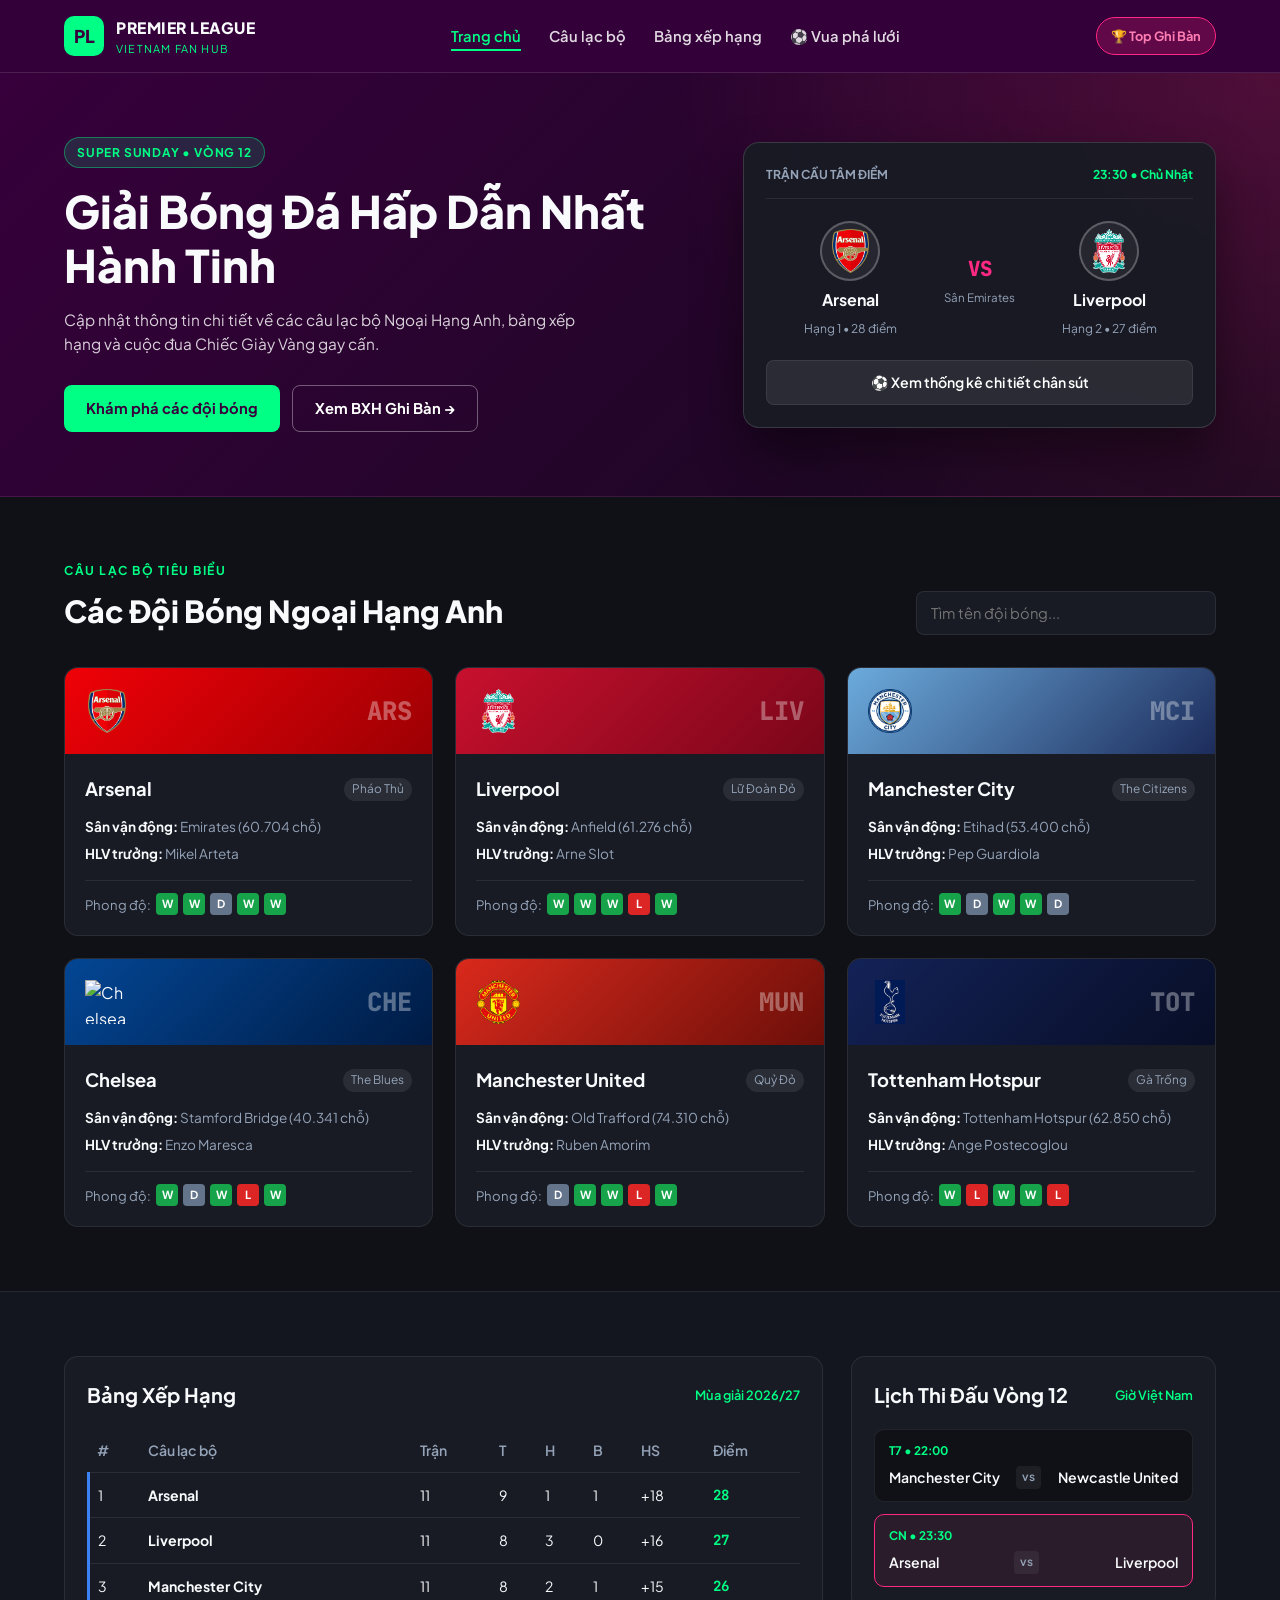
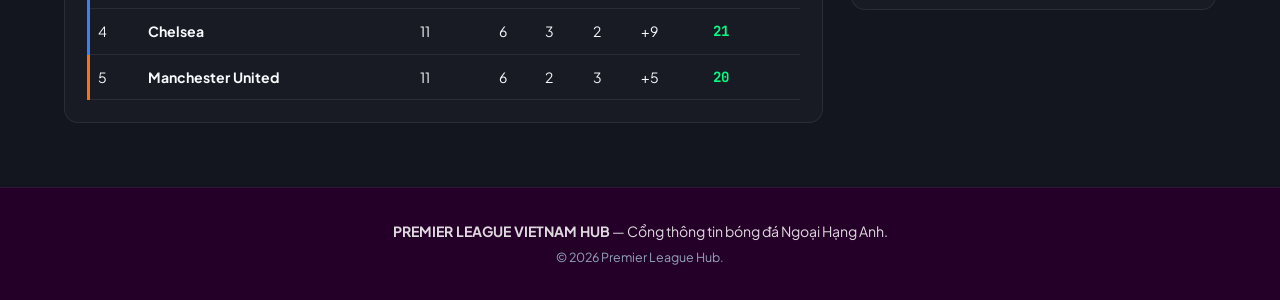
==== index.html @ c2bf5269 "Add files via upload" ====
<!DOCTYPE html>
<html lang="vi">

<head>
    <meta charset="UTF-8">
    <meta name="viewport" content="width=device-width, initial-scale=1.0">

    <title>Premier League Hub | Thế Giới Bóng Đá Ngoại Hạng Anh</title>

    <link rel="preconnect" href="https://fonts.googleapis.com">
    <link rel="preconnect" href="https://fonts.gstatic.com" crossorigin>

    <link href="https://fonts.googleapis.com/css2?family=Plus+Jakarta+Sans:wght@400;500;600;700;800&family=JetBrains+Mono:wght@500;700&display=swap"
        rel="stylesheet">

    <link rel="stylesheet" href="style.css">

    <!-- CSS bổ sung: Responsive và menu không cần JavaScript -->
    <style>
        * {
            box-sizing: border-box;
        }

        img {
            max-width: 100%;
            height: auto;
        }

        .container {
            width: min(100% - 32px, 1200px);
            margin: 0 auto;
        }

        /* MENU CHECKBOX */
        #menu-toggle {
            display: none;
        }

        .mobile-menu-btn {
            display: none;
            cursor: pointer;
            font-size: 26px;
            color: white;
            padding: 8px 12px;
            border-radius: 8px;
            user-select: none;
        }

        .mobile-menu-btn::after {
            content: "☰";
        }

        #menu-toggle:checked + .mobile-menu-btn::after {
            content: "✕";
        }

        /* Đảm bảo header có vị trí cho menu */
        .site-header {
            position: relative;
            z-index: 1000;
        }

        /* RESPONSIVE TABLE */
        .table-wrap {
            width: 100%;
            overflow-x: auto;
            -webkit-overflow-scrolling: touch;
        }

        .pl-table {
            min-width: 600px;
        }

        /* RESPONSIVE TABLET VÀ MOBILE */
        @media screen and (max-width: 768px) {

            .header-inner {
                position: relative;
                flex-wrap: wrap;
            }

            .mobile-menu-btn {
                display: block;
                order: 2;
            }

            #menu-toggle ~ .main-nav {
                display: none;
                position: absolute;
                top: 100%;
                left: 0;
                width: 100%;
                background: #07152b;
                padding: 20px;
                z-index: 1000;
                box-shadow: 0 8px 20px rgba(0,0,0,0.2);
            }

            #menu-toggle:checked ~ .main-nav {
                display: block;
            }

            .main-nav ul {
                display: flex;
                flex-direction: column;
                align-items: stretch;
                gap: 12px;
                padding: 0;
                margin: 0;
            }

            .main-nav ul li {
                width: 100%;
                list-style: none;
            }

            .main-nav ul li a {
                display: block;
                padding: 12px;
            }

            .desktop-only-cta {
                display: none !important;
            }

            .mobile-only-cta {
                display: block !important;
            }

            .hero-grid,
            .two-col-layout {
                grid-template-columns: 1fr;
            }

            .clubs-grid {
                grid-template-columns: repeat(2, minmax(0, 1fr));
            }

            .section-head {
                flex-direction: column;
                align-items: stretch;
                gap: 16px;
            }

            .search-club,
            .search-club input {
                width: 100%;
                max-width: 100%;
            }

            .match-teams {
                gap: 8px;
            }

            .footer-inner {
                flex-direction: column;
                text-align: center;
                gap: 12px;
            }
        }

        /* MOBILE NHỎ */
        @media screen and (max-width: 480px) {

            .clubs-grid {
                grid-template-columns: 1fr;
            }

            .hero-info h1 {
                font-size: clamp(26px, 8vw, 34px);
            }

            .match-teams {
                flex-wrap: wrap;
                justify-content: center;
            }

            .match-card {
                width: 100%;
            }

            .section-block {
                padding-left: 0;
                padding-right: 0;
            }

            .pl-table {
                min-width: 600px;
            }

            .mobile-menu-btn {
                font-size: 23px;
            }
        }
    </style>
</head>

<body>

    <!-- HEADER -->
    <header class="site-header">

        <div class="container header-inner">

            <a href="index.html" class="brand">
                <span class="brand-badge">PL</span>

                <div class="brand-text">
                    <span class="brand-title">PREMIER LEAGUE</span>
                    <span class="brand-sub">Vietnam Fan Hub</span>
                </div>
            </a>

            <!-- MENU KHÔNG CẦN JAVASCRIPT -->
            <input type="checkbox" id="menu-toggle">

            <label for="menu-toggle" class="mobile-menu-btn"
                aria-label="Mở hoặc đóng menu">
            </label>

            <nav class="main-nav" aria-label="Điều hướng chính">

                <ul>
                    <li>
                        <a href="index.html" class="active-link">
                            Trang chủ
                        </a>
                    </li>

                    <li>
                        <a href="#clubs">
                            Câu lạc bộ
                        </a>
                    </li>

                    <li>
                        <a href="#standings">
                            Bảng xếp hạng
                        </a>
                    </li>

                    <li>
                        <a href="ghhiban.html">
                            ⚽ Vua phá lưới
                        </a>
                    </li>

                    <li class="mobile-only-cta">
                        <a href="ghhiban.html" class="btn-live">
                            🏆 Top Ghi Bàn
                        </a>
                    </li>
                </ul>

            </nav>

            <a href="ghhiban.html" class="btn-live desktop-only-cta">
                🏆 Top Ghi Bàn
            </a>

        </div>
    </header>


    <main>

        <!-- HERO SECTION -->
        <section id="home" class="hero-section">

            <div class="container hero-grid">

                <div class="hero-info">

                    <span class="pill-tag">
                        SUPER SUNDAY • VÒNG 12
                    </span>

                    <h1>
                        Giải Bóng Đá Hấp Dẫn Nhất Hành Tinh
                    </h1>

                    <p>
                        Cập nhật thông tin chi tiết về các câu lạc bộ
                        Ngoại Hạng Anh, bảng xếp hạng và cuộc đua
                        Chiếc Giày Vàng gay cấn.
                    </p>

                    <div class="hero-btns">

                        <a href="#clubs" class="btn btn-primary">
                            Khám phá các đội bóng
                        </a>

                        <a href="ghhiban.html" class="btn btn-outline">
                            Xem BXH Ghi Bàn &rarr;
                        </a>

                    </div>
                </div>


                <!-- TRẬN CẦU TÂM ĐIỂM -->
                <div class="match-card">

                    <div class="match-header">

                        <span>TRẬN CẦU TÂM ĐIỂM</span>

                        <span class="live-indicator">
                            23:30 • Chủ Nhật
                        </span>

                    </div>


                    <div class="match-teams">

                        <div class="team-box">

                            <div class="crest arsenal">

                                <img src="ghiban/Arsenal_FC.svg.webp"
                                    alt="Arsenal"
                                    class="match-crest-img">

                            </div>

                            <strong>Arsenal</strong>

                            <span>Hạng 1 • 28 điểm</span>

                        </div>


                        <div class="vs-box">

                            <span class="vs-text">VS</span>

                            <span class="stadium-name">
                                Sân Emirates
                            </span>

                        </div>


                        <div class="team-box">

                            <div class="crest liverpool">

                                <img src="ghiban/Liverpool_FC.svg.webp"
                                    alt="Liverpool"
                                    class="match-crest-img">

                            </div>

                            <strong>Liverpool</strong>

                            <span>Hạng 2 • 27 điểm</span>

                        </div>

                    </div>


                    <div class="match-footer">

                        <a href="ghhiban.html" class="btn-remind">
                            ⚽ Xem thống kê chi tiết chân sút
                        </a>

                    </div>

                </div>

            </div>
        </section>


        <!-- DANH SÁCH CÂU LẠC BỘ -->
        <section id="clubs" class="section-block">

            <div class="container">

                <div class="section-head">

                    <div>

                        <span class="sub-label">
                            CÂU LẠC BỘ TIÊU BIỂU
                        </span>

                        <h2>Các Đội Bóng Ngoại Hạng Anh</h2>

                    </div>

                    <div class="search-club">

                        <input type="text"
                            placeholder="Tìm tên đội bóng...">

                    </div>

                </div>


                <div class="clubs-grid" id="clubsGrid">


                    <!-- ARSENAL -->
                    <article class="club-card">

                        <div class="club-banner"
                            style="background:linear-gradient(135deg,#EF0107,#9C0004);">

                            <img src="ghiban/Arsenal_FC.svg.webp"
                                alt="Arsenal"
                                class="club-logo-img">

                            <span class="club-code">ARS</span>

                        </div>

                        <div class="club-body">

                            <div class="club-title-row">

                                <h3>Arsenal</h3>

                                <span class="nickname">Pháo Thủ</span>

                            </div>

                            <ul class="club-meta">

                                <li>
                                    <strong>Sân vận động:</strong>
                                    Emirates (60.704 chỗ)
                                </li>

                                <li>
                                    <strong>HLV trưởng:</strong>
                                    Mikel Arteta
                                </li>

                            </ul>

                            <div class="club-form">

                                <span>Phong độ:</span>

                                <i class="win">W</i>
                                <i class="win">W</i>
                                <i class="draw">D</i>
                                <i class="win">W</i>
                                <i class="win">W</i>

                            </div>

                        </div>

                    </article>


                    <!-- LIVERPOOL -->
                    <article class="club-card">

                        <div class="club-banner"
                            style="background:linear-gradient(135deg,#C8102E,#7A0619);">

                            <img src="ghiban/Liverpool_FC.svg.webp"
                                alt="Liverpool"
                                class="club-logo-img">

                            <span class="club-code">LIV</span>

                        </div>

                        <div class="club-body">

                            <div class="club-title-row">

                                <h3>Liverpool</h3>

                                <span class="nickname">Lữ Đoàn Đỏ</span>

                            </div>

                            <ul class="club-meta">

                                <li>
                                    <strong>Sân vận động:</strong>
                                    Anfield (61.276 chỗ)
                                </li>

                                <li>
                                    <strong>HLV trưởng:</strong>
                                    Arne Slot
                                </li>

                            </ul>

                            <div class="club-form">

                                <span>Phong độ:</span>

                                <i class="win">W</i>
                                <i class="win">W</i>
                                <i class="win">W</i>
                                <i class="loss">L</i>
                                <i class="win">W</i>

                            </div>

                        </div>

                    </article>


                    <!-- MANCHESTER CITY -->
                    <article class="club-card">

                        <div class="club-banner"
                            style="background:linear-gradient(135deg,#6CABDD,#1C2C5B);">

                            <img src="ghiban/Manchester_City_FC_logo.svg.webp"
                                alt="Manchester City"
                                class="club-logo-img">

                            <span class="club-code">MCI</span>

                        </div>

                        <div class="club-body">

                            <div class="club-title-row">

                                <h3>Manchester City</h3>

                                <span class="nickname">The Citizens</span>

                            </div>

                            <ul class="club-meta">

                                <li>
                                    <strong>Sân vận động:</strong>
                                    Etihad (53.400 chỗ)
                                </li>

                                <li>
                                    <strong>HLV trưởng:</strong>
                                    Pep Guardiola
                                </li>

                            </ul>

                            <div class="club-form">

                                <span>Phong độ:</span>

                                <i class="win">W</i>
                                <i class="draw">D</i>
                                <i class="win">W</i>
                                <i class="win">W</i>
                                <i class="draw">D</i>

                            </div>

                        </div>

                    </article>


                    <!-- CHELSEA -->
                    <article class="club-card">

                        <div class="club-banner"
                            style="background:linear-gradient(135deg,#034694,#001B44);">

                            <img src="ghiban/Chelsea_crest.svg (1).webp"
                                alt="Chelsea"
                                class="club-logo-img">

                            <span class="club-code">CHE</span>

                        </div>

                        <div class="club-body">

                            <div class="club-title-row">

                                <h3>Chelsea</h3>

                                <span class="nickname">The Blues</span>

                            </div>

                            <ul class="club-meta">

                                <li>
                                    <strong>Sân vận động:</strong>
                                    Stamford Bridge (40.341 chỗ)
                                </li>

                                <li>
                                    <strong>HLV trưởng:</strong>
                                    Enzo Maresca
                                </li>

                            </ul>

                            <div class="club-form">

                                <span>Phong độ:</span>

                                <i class="win">W</i>
                                <i class="draw">D</i>
                                <i class="win">W</i>
                                <i class="loss">L</i>
                                <i class="win">W</i>

                            </div>

                        </div>

                    </article>


                    <!-- MANCHESTER UNITED -->
                    <article class="club-card">

                        <div class="club-banner"
                            style="background:linear-gradient(135deg,#DA291C,#6B0F09);">

                            <img src="ghiban/Man_Utd_FC_.svg.webp"
                                alt="Manchester United"
                                class="club-logo-img">

                            <span class="club-code">MUN</span>

                        </div>

                        <div class="club-body">

                            <div class="club-title-row">

                                <h3>Manchester United</h3>

                                <span class="nickname">Quỷ Đỏ</span>

                            </div>

                            <ul class="club-meta">

                                <li>
                                    <strong>Sân vận động:</strong>
                                    Old Trafford (74.310 chỗ)
                                </li>

                                <li>
                                    <strong>HLV trưởng:</strong>
                                    Ruben Amorim
                                </li>

                            </ul>

                            <div class="club-form">

                                <span>Phong độ:</span>

                                <i class="draw">D</i>
                                <i class="win">W</i>
                                <i class="win">W</i>
                                <i class="loss">L</i>
                                <i class="win">W</i>

                            </div>

                        </div>

                    </article>


                    <!-- TOTTENHAM -->
                    <article class="club-card">

                        <div class="club-banner"
                            style="background:linear-gradient(135deg,#132257,#080E26);">

                            <img src="ghiban/MV5BMDZmMGIyNjUtNzMwNC00NTg1LWFkOTAtYjRmNjc5OGJlMjg5XkEyXkFqcGc@._V1_QL75_UY266_CR88,0,180,266_.jpg"
                                alt="Tottenham"
                                class="club-logo-img">

                            <span class="club-code">TOT</span>

                        </div>

                        <div class="club-body">

                            <div class="club-title-row">

                                <h3>Tottenham Hotspur</h3>

                                <span class="nickname">Gà Trống</span>

                            </div>

                            <ul class="club-meta">

                                <li>
                                    <strong>Sân vận động:</strong>
                                    Tottenham Hotspur (62.850 chỗ)
                                </li>

                                <li>
                                    <strong>HLV trưởng:</strong>
                                    Ange Postecoglou
                                </li>

                            </ul>

                            <div class="club-form">

                                <span>Phong độ:</span>

                                <i class="win">W</i>
                                <i class="loss">L</i>
                                <i class="win">W</i>
                                <i class="win">W</i>
                                <i class="loss">L</i>

                            </div>

                        </div>

                    </article>

                </div>

            </div>

        </section>


        <!-- BẢNG XẾP HẠNG VÀ LỊCH THI ĐẤU -->
        <section id="standings" class="section-block bg-alt">

            <div class="container two-col-layout">


                <!-- BẢNG XẾP HẠNG -->
                <div class="standings-box">

                    <div class="box-header">

                        <h2>Bảng Xếp Hạng</h2>

                        <span>Mùa giải 2026/27</span>

                    </div>


                    <div class="table-wrap">

                        <table class="pl-table">

                            <thead>

                                <tr>
                                    <th>#</th>
                                    <th>Câu lạc bộ</th>
                                    <th>Trận</th>
                                    <th>T</th>
                                    <th>H</th>
                                    <th>B</th>
                                    <th>HS</th>
                                    <th>Điểm</th>
                                </tr>

                            </thead>


                            <tbody>

                                <tr class="ucl">
                                    <td>1</td>
                                    <td><strong>Arsenal</strong></td>
                                    <td>11</td>
                                    <td>9</td>
                                    <td>1</td>
                                    <td>1</td>
                                    <td>+18</td>
                                    <td class="pts">28</td>
                                </tr>

                                <tr class="ucl">
                                    <td>2</td>
                                    <td><strong>Liverpool</strong></td>
                                    <td>11</td>
                                    <td>8</td>
                                    <td>3</td>
                                    <td>0</td>
                                    <td>+16</td>
                                    <td class="pts">27</td>
                                </tr>

                                <tr class="ucl">
                                    <td>3</td>
                                    <td><strong>Manchester City</strong></td>
                                    <td>11</td>
                                    <td>8</td>
                                    <td>2</td>
                                    <td>1</td>
                                    <td>+15</td>
                                    <td class="pts">26</td>
                                </tr>

                                <tr class="ucl">
                                    <td>4</td>
                                    <td><strong>Chelsea</strong></td>
                                    <td>11</td>
                                    <td>6</td>
                                    <td>3</td>
                                    <td>2</td>
                                    <td>+9</td>
                                    <td class="pts">21</td>
                                </tr>

                                <tr class="uel">
                                    <td>5</td>
                                    <td><strong>Manchester United</strong></td>
                                    <td>11</td>
                                    <td>6</td>
                                    <td>2</td>
                                    <td>3</td>
                                    <td>+5</td>
                                    <td class="pts">20</td>
                                </tr>

                            </tbody>

                        </table>

                    </div>

                    <p class="scroll-hint">
                        &larr; Vuốt ngang bảng để xem đầy đủ thông số &rarr;
                    </p>

                </div>


                <!-- LỊCH THI ĐẤU -->
                <div id="fixtures" class="fixtures-box">

                    <div class="box-header">

                        <h2>Lịch Thi Đấu Vòng 12</h2>

                        <span>Giờ Việt Nam</span>

                    </div>


                    <div class="fixture-list">

                        <div class="fixture-item">

                            <span class="f-time">
                                T7 • 22:00
                            </span>

                            <div class="f-teams">

                                <span>Manchester City</span>

                                <span class="f-vs">vs</span>

                                <span>Newcastle United</span>

                            </div>

                        </div>


                        <div class="fixture-item highlight-fixture">

                            <span class="f-time">
                                CN • 23:30
                            </span>

                            <div class="f-teams">

                                <span>Arsenal</span>

                                <span class="f-vs">vs</span>

                                <span>Liverpool</span>

                            </div>

                        </div>

                    </div>

                </div>

            </div>

        </section>

    </main>


    <!-- FOOTER -->
    <footer class="site-footer">

        <div class="container footer-inner">

            <p>
                <strong>PREMIER LEAGUE VIETNAM HUB</strong>
                — Cổng thông tin bóng đá Ngoại Hạng Anh.
            </p>

            <p class="copyright">
                &copy; 2026 Premier League Hub.
            </p>

        </div>

    </footer>

</body>
</html>
---- style.css ----
/* ================= BIẾN MÀU CHUẨN PREMIER LEAGUE ================= */
:root {
  --pl-purple: #37003c;
  --pl-purple-dark: #240028;
  --pl-cyan: #00ff85;
  --pl-pink: #ff2882;
  --bg-page: #0f1117;
  --bg-card: #181b24;
  --bg-alt: #13161e;
  --text-primary: #f8fafc;
  --text-secondary: #94a3b8;
  --border-color: rgba(255, 255, 255, 0.08);
  --transition: all 0.25s ease;
}

* {
  margin: 0;
  padding: 0;
  box-sizing: border-box;
  /* Chống tràn chữ, tự động xuống dòng khi gặp từ dài */
  word-break: break-word;
  overflow-wrap: break-word;
}

html {
  scroll-behavior: smooth;
  overflow-x: hidden;
}

body {
  font-family: 'Plus Jakarta Sans', sans-serif;
  background-color: var(--bg-page);
  color: var(--text-primary);
  line-height: 1.6;
  overflow-x: hidden;
  width: 100%;
}

a {
  text-decoration: none;
  color: inherit;
}

ul {
  list-style: none;
}

.container {
  max-width: 1240px;
  margin: 0 auto;
  padding: 0 24px;
  width: 100%;
}

/* ================= HEADER & ĐIỀU HƯỚNG ================= */
.site-header {
  position: sticky;
  top: 0;
  z-index: 1000;
  background: rgba(55, 0, 60, 0.96);
  backdrop-filter: blur(12px);
  border-bottom: 1px solid rgba(255, 255, 255, 0.12);
  width: 100%;
}

.header-inner {
  display: flex;
  align-items: center;
  justify-content: space-between;
  height: 72px;
  position: relative;
  width: 100%;
}

.brand {
  display: flex;
  align-items: center;
  gap: 12px;
  max-width: 70%;
}

.brand-badge {
  width: 40px;
  height: 40px;
  border-radius: 10px;
  background: var(--pl-cyan);
  color: var(--pl-purple);
  font-weight: 800;
  font-size: 1.1rem;
  display: flex;
  align-items: center;
  justify-content: center;
  flex-shrink: 0;
}

.brand-text {
  display: flex;
  flex-direction: column;
  min-width: 0;
}

.brand-title {
  font-weight: 800;
  font-size: 0.98rem;
  letter-spacing: 0.5px;
  white-space: nowrap;
  overflow: hidden;
  text-overflow: ellipsis;
}

.brand-sub {
  font-size: 0.68rem;
  color: var(--pl-cyan);
  text-transform: uppercase;
  letter-spacing: 1.2px;
}

.main-nav ul {
  display: flex;
  gap: 28px;
  align-items: center;
}

.main-nav a {
  font-size: 0.92rem;
  font-weight: 600;
  color: rgba(255, 255, 255, 0.85);
  transition: var(--transition);
}

.main-nav a:hover,
.main-nav a.active-link {
  color: var(--pl-cyan);
}

.main-nav a.active-link {
  border-bottom: 2px solid var(--pl-cyan);
  padding-bottom: 4px;
}

.btn-live {
  padding: 8px 14px;
  background: rgba(255, 40, 130, 0.22);
  border: 1px solid var(--pl-pink);
  color: #ff7eb3;
  border-radius: 20px;
  font-size: 0.8rem;
  font-weight: 700;
  white-space: nowrap;
  transition: var(--transition);
  display: inline-block;
}

.btn-live:hover {
  background: rgba(255, 40, 130, 0.38);
}

/* Nút menu di động */
.mobile-menu-btn {
  display: none;
  background: rgba(255, 255, 255, 0.1);
  border: 1px solid rgba(255, 255, 255, 0.2);
  color: #fff;
  width: 40px;
  height: 40px;
  border-radius: 8px;
  font-size: 1.3rem;
  cursor: pointer;
  align-items: center;
  justify-content: center;
  flex-shrink: 0;
}

.mobile-only-cta {
  display: none;
}

/* ================= HERO SECTION ================= */
.hero-section {
  padding: 64px 0;
  background: radial-gradient(circle at top right, rgba(255, 40, 130, 0.22), transparent 45%),
              linear-gradient(135deg, var(--pl-purple) 0%, #15091c 100%);
  border-bottom: 1px solid var(--border-color);
  width: 100%;
}

.hero-grid {
  display: grid;
  grid-template-columns: 1.15fr 0.85fr;
  gap: 40px;
  align-items: center;
}

.pill-tag {
  display: inline-block;
  padding: 5px 12px;
  background: rgba(0, 255, 133, 0.14);
  border: 1px solid rgba(0, 255, 133, 0.4);
  color: var(--pl-cyan);
  border-radius: 20px;
  font-size: 0.75rem;
  font-weight: 700;
  letter-spacing: 0.8px;
  margin-bottom: 16px;
}

.hero-info h1 {
  font-size: clamp(1.75rem, 3.5vw, 2.8rem);
  font-weight: 800;
  line-height: 1.2;
  margin-bottom: 16px;
}

.hero-info p {
  color: rgba(255, 255, 255, 0.82);
  font-size: 0.96rem;
  margin-bottom: 28px;
  max-width: 540px;
}

.hero-btns {
  display: flex;
  flex-wrap: wrap;
  gap: 12px;
}

.btn {
  min-height: 44px;
  padding: 11px 22px;
  border-radius: 8px;
  font-weight: 700;
  font-size: 0.92rem;
  transition: var(--transition);
  display: inline-flex;
  align-items: center;
  justify-content: center;
  text-align: center;
}

.btn-primary {
  background: var(--pl-cyan);
  color: var(--pl-purple);
}

.btn-primary:hover {
  transform: translateY(-2px);
  box-shadow: 0 8px 24px rgba(0, 255, 133, 0.3);
}

.btn-outline {
  border: 1px solid rgba(255, 255, 255, 0.35);
  color: #fff;
}

.btn-outline:hover {
  border-color: var(--pl-cyan);
  color: var(--pl-cyan);
}

/* TRẬN ĐẤU TÂM ĐIỂM */
.match-card {
  background: rgba(24, 27, 36, 0.94);
  border: 1px solid rgba(255, 255, 255, 0.14);
  border-radius: 16px;
  padding: 22px;
  box-shadow: 0 24px 50px rgba(0, 0, 0, 0.45);
  width: 100%;
}

.match-header {
  display: flex;
  justify-content: space-between;
  font-size: 0.76rem;
  font-weight: 700;
  color: var(--text-secondary);
  padding-bottom: 14px;
  border-bottom: 1px solid var(--border-color);
  gap: 8px;
}

.live-indicator {
  color: var(--pl-cyan);
  white-space: nowrap;
}

.match-teams {
  display: grid;
  grid-template-columns: 1fr auto 1fr;
  align-items: center;
  text-align: center;
  padding: 22px 0;
  gap: 10px;
}

.team-box {
  display: flex;
  flex-direction: column;
  align-items: center;
  gap: 6px;
  min-width: 0;
}

.crest {
  width: 60px;
  height: 60px;
  border-radius: 50%;
  display: flex;
  align-items: center;
  justify-content: center;
  background: rgba(255, 255, 255, 0.06);
  border: 2px solid rgba(255, 255, 255, 0.25);
  overflow: hidden;
  flex-shrink: 0;
}

.match-crest-img {
  width: 100%;
  height: 100%;
  object-fit: contain;
  padding: 6px;
}

.team-box strong {
  font-size: 1rem;
  white-space: nowrap;
  overflow: hidden;
  text-overflow: ellipsis;
  max-width: 100%;
}

.team-box span {
  font-size: 0.75rem;
  color: var(--text-secondary);
  white-space: nowrap;
}

.vs-box {
  display: flex;
  flex-direction: column;
  align-items: center;
  gap: 4px;
}

.vs-text {
  font-family: 'JetBrains Mono', monospace;
  font-size: 1.3rem;
  font-weight: 800;
  color: var(--pl-pink);
}

.stadium-name {
  font-size: 0.72rem;
  color: var(--text-secondary);
  white-space: nowrap;
}

.btn-remind {
  display: flex;
  align-items: center;
  justify-content: center;
  min-height: 42px;
  width: 100%;
  padding: 10px;
  border-radius: 8px;
  background: rgba(255, 255, 255, 0.08);
  border: 1px solid var(--border-color);
  color: #fff;
  font-family: inherit;
  font-weight: 600;
  font-size: 0.88rem;
  transition: var(--transition);
  text-align: center;
}

.btn-remind:hover {
  background: rgba(255, 255, 255, 0.16);
}

/* ================= CÂU LẠC BỘ ================= */
.section-block {
  padding: 64px 0;
  width: 100%;
}

.bg-alt {
  background-color: var(--bg-alt);
  border-top: 1px solid var(--border-color);
}

.section-head {
  display: flex;
  justify-content: space-between;
  align-items: flex-end;
  flex-wrap: wrap;
  gap: 20px;
  margin-bottom: 32px;
}

.sub-label {
  font-size: 0.76rem;
  font-weight: 700;
  letter-spacing: 1.5px;
  color: var(--pl-cyan);
  display: block;
  margin-bottom: 6px;
}

.section-head h2 {
  font-size: clamp(1.4rem, 2.8vw, 1.9rem);
  font-weight: 800;
}

.search-club input {
  width: 300px;
  min-height: 44px;
  padding: 10px 14px;
  border-radius: 8px;
  background: var(--bg-card);
  border: 1px solid var(--border-color);
  color: #fff;
  font-family: inherit;
  font-size: 0.92rem;
}

.search-club input:focus {
  outline: none;
  border-color: var(--pl-cyan);
}

.clubs-grid {
  display: grid;
  grid-template-columns: repeat(3, 1fr);
  gap: 22px;
}

.club-card {
  background: var(--bg-card);
  border: 1px solid var(--border-color);
  border-radius: 14px;
  overflow: hidden;
  display: flex;
  flex-direction: column;
  transition: var(--transition);
  min-width: 0;
}

.club-card:hover {
  transform: translateY(-4px);
  border-color: rgba(0, 255, 133, 0.4);
  box-shadow: 0 16px 36px rgba(0, 0, 0, 0.4);
}

.club-banner {
  height: 86px;
  display: flex;
  align-items: center;
  justify-content: space-between;
  padding: 0 20px;
}

.club-logo-img {
  width: 44px;
  height: 44px;
  object-fit: contain;
}

.club-code {
  font-family: 'JetBrains Mono', monospace;
  font-size: 1.6rem;
  font-weight: 800;
  color: rgba(255, 255, 255, 0.35);
}

.club-body {
  padding: 20px;
}

.club-title-row {
  display: flex;
  justify-content: space-between;
  align-items: center;
  gap: 8px;
  margin-bottom: 12px;
}

.club-title-row h3 {
  font-size: 1.15rem;
  font-weight: 700;
  white-space: nowrap;
  overflow: hidden;
  text-overflow: ellipsis;
}

.nickname {
  font-size: 0.74rem;
  padding: 2px 8px;
  border-radius: 12px;
  background: rgba(255, 255, 255, 0.08);
  color: var(--text-secondary);
  white-space: nowrap;
  flex-shrink: 0;
}

.club-meta {
  display: flex;
  flex-direction: column;
  gap: 5px;
  font-size: 0.85rem;
  color: var(--text-secondary);
  margin-bottom: 16px;
}

.club-meta strong {
  color: var(--text-primary);
}

.club-form {
  padding-top: 12px;
  border-top: 1px solid var(--border-color);
  display: flex;
  align-items: center;
  gap: 5px;
  font-size: 0.82rem;
  color: var(--text-secondary);
}

.club-form i {
  font-style: normal;
  width: 22px;
  height: 22px;
  border-radius: 4px;
  font-size: 0.7rem;
  font-weight: 700;
  display: inline-flex;
  align-items: center;
  justify-content: center;
  color: #fff;
  flex-shrink: 0;
}

.club-form i.win { background: #16a34a; }
.club-form i.draw { background: #64748b; }
.club-form i.loss { background: #dc2626; }

/* ================= BẢNG XẾP HẠNG & LỊCH THI ĐẤU ================= */
.two-col-layout {
  display: grid;
  grid-template-columns: 1.35fr 0.65fr;
  gap: 28px;
  align-items: start;
}

.standings-box,
.fixtures-box {
  background: var(--bg-card);
  border: 1px solid var(--border-color);
  border-radius: 14px;
  padding: 22px;
  min-width: 0;
}

.box-header {
  display: flex;
  justify-content: space-between;
  align-items: center;
  margin-bottom: 18px;
  gap: 10px;
}

.box-header h2 { font-size: 1.25rem; font-weight: 700; }
.box-header span { font-size: 0.8rem; color: var(--pl-cyan); font-weight: 600; white-space: nowrap; }

.table-wrap {
  width: 100%;
  overflow-x: auto;
  -webkit-overflow-scrolling: touch;
}

.pl-table {
  width: 100%;
  min-width: 480px;
  border-collapse: collapse;
  font-size: 0.88rem;
}

.pl-table th {
  text-align: left;
  padding: 10px 8px;
  color: var(--text-secondary);
  font-weight: 600;
  border-bottom: 1px solid var(--border-color);
  white-space: nowrap;
}

.pl-table td {
  padding: 11px 8px;
  border-bottom: 1px solid var(--border-color);
}

.pl-table tr.ucl td:first-child { border-left: 3px solid #3b82f6; }
.pl-table tr.uel td:first-child { border-left: 3px solid #f97316; }
.pl-table .pts { font-family: 'JetBrains Mono', monospace; font-weight: 700; color: var(--pl-cyan); }

.scroll-hint {
  display: none;
  margin-top: 10px;
  font-size: 0.76rem;
  color: var(--text-secondary);
  text-align: center;
}

/* LỊCH THI ĐẤU */
.fixture-list {
  display: flex;
  flex-direction: column;
  gap: 12px;
}

.fixture-item {
  background: var(--bg-page);
  border: 1px solid var(--border-color);
  border-radius: 10px;
  padding: 12px 14px;
}

.fixture-item.highlight-fixture {
  border-color: var(--pl-pink);
  background: rgba(255, 40, 130, 0.08);
}

.f-time {
  display: block;
  font-size: 0.74rem;
  font-weight: 700;
  color: var(--pl-cyan);
  margin-bottom: 5px;
}

.f-teams {
  display: flex;
  justify-content: space-between;
  align-items: center;
  gap: 6px;
  font-weight: 600;
  font-size: 0.88rem;
}

.f-teams span {
  white-space: nowrap;
  overflow: hidden;
  text-overflow: ellipsis;
}

.f-vs {
  font-size: 0.74rem;
  color: var(--text-secondary);
  padding: 2px 6px;
  background: rgba(255, 255, 255, 0.06);
  border-radius: 4px;
  flex-shrink: 0;
}

/* ================= TRANG VUA PHÁ LƯỚI ================= */
.scorer-hero {
  padding: 48px 0 40px;
  text-align: center;
  background: radial-gradient(circle at center, rgba(0, 255, 133, 0.14), transparent 55%),
              linear-gradient(180deg, var(--pl-purple) 0%, var(--bg-page) 100%);
  border-bottom: 1px solid var(--border-color);
  width: 100%;
}

.scorer-hero h1 { font-size: clamp(1.7rem, 3.5vw, 2.6rem); font-weight: 800; margin-bottom: 10px; }
.scorer-hero p { color: var(--text-secondary); max-width: 600px; margin: 0 auto; font-size: 0.95rem; }

.top3-grid {
  display: grid;
  grid-template-columns: repeat(3, 1fr);
  gap: 20px;
  align-items: end;
}

@media (min-width: 769px) {
  .podium-card.silver { order: 1; }
  .podium-card.gold   { order: 2; }
  .podium-card.bronze { order: 3; }
}

.podium-card {
  background: var(--bg-card);
  border: 1px solid var(--border-color);
  border-radius: 16px;
  padding: 24px 20px;
  text-align: center;
  display: flex;
  flex-direction: column;
  align-items: center;
  transition: var(--transition);
  min-width: 0;
}

.podium-card.gold {
  border-color: #facc15;
  box-shadow: 0 18px 40px rgba(250, 204, 21, 0.15);
  padding-top: 32px;
  padding-bottom: 32px;
}

.rank-badge {
  font-family: 'JetBrains Mono', monospace;
  font-size: 0.75rem;
  font-weight: 700;
  padding: 4px 10px;
  border-radius: 20px;
  background: rgba(255, 255, 255, 0.08);
  color: var(--pl-cyan);
  margin-bottom: 14px;
  white-space: nowrap;
}

.podium-card.gold .rank-badge {
  background: rgba(250, 204, 21, 0.2);
  color: #fde047;
}

.player-avatar-img {
  width: 70px;
  height: 70px;
  border-radius: 50%;
  overflow: hidden;
  border: 2px solid rgba(255, 255, 255, 0.3);
  margin-bottom: 12px;
  background: #111;
  display: flex;
  align-items: center;
  justify-content: center;
  font-weight: 700;
  flex-shrink: 0;
}

.player-avatar-img img {
  width: 100%;
  height: 100%;
  object-fit: cover;
}

.podium-card h3 { 
  font-size: 1.15rem; 
  font-weight: 700;
  white-space: nowrap;
  overflow: hidden;
  text-overflow: ellipsis;
  max-width: 100%;
}

.player-club { 
  font-size: 0.82rem; 
  color: var(--text-secondary); 
  margin-bottom: 16px;
  white-space: nowrap;
  overflow: hidden;
  text-overflow: ellipsis;
  max-width: 100%;
}

.goal-stat {
  width: 100%;
  padding-top: 14px;
  border-top: 1px solid var(--border-color);
}

.goal-stat strong {
  display: block;
  font-family: 'JetBrains Mono', monospace;
  font-size: 1.8rem;
  color: var(--pl-cyan);
  line-height: 1.1;
}

.goal-stat span { font-size: 0.78rem; color: var(--text-secondary); }

/* ================= FOOTER ================= */
.site-footer {
  background: var(--pl-purple-dark);
  padding: 32px 0;
  border-top: 1px solid var(--border-color);
  text-align: center;
  width: 100%;
}

.footer-inner p { font-size: 0.88rem; color: rgba(255, 255, 255, 0.85); }
.footer-inner .copyright { margin-top: 5px; font-size: 0.78rem; color: var(--text-secondary); }

/* ================= RESPONSIVE CHO TABLET & MOBILE ================= */
@media (max-width: 992px) {
  .hero-grid,
  .two-col-layout {
    grid-template-columns: 1fr;
    gap: 28px;
  }

  .clubs-grid {
    grid-template-columns: repeat(2, 1fr);
  }

  .mobile-menu-btn {
    display: flex;
  }

  .desktop-only-cta {
    display: none;
  }

  .mobile-only-cta {
    display: block;
    margin-top: 6px;
  }

  .main-nav {
    display: none;
    position: absolute;
    top: 72px;
    left: 0;
    width: 100%;
    background: var(--pl-purple-dark);
    border-bottom: 1px solid rgba(255, 255, 255, 0.15);
    padding: 18px 20px;
    box-shadow: 0 20px 40px rgba(0, 0, 0, 0.6);
  }

  .main-nav.open {
    display: block;
  }

  .main-nav ul {
    flex-direction: column;
    align-items: flex-start;
    gap: 14px;
  }

  .main-nav a {
    display: block;
    width: 100%;
    padding: 6px 0;
    font-size: 1rem;
  }
}

@media (max-width: 768px) {
  .container {
    padding: 0 16px;
  }

  .hero-section,
  .section-block {
    padding: 48px 0;
  }

  .top3-grid {
    grid-template-columns: 1fr;
    gap: 16px;
  }

  .scroll-hint {
    display: block;
  }
}

@media (max-width: 600px) {
  .clubs-grid {
    grid-template-columns: 1fr;
  }

  .search-club,
  .search-club input {
    width: 100%;
  }

  .hero-btns {
    flex-direction: column;
  }

  .hero-btns .btn {
    width: 100%;
  }

  .match-card,
  .standings-box,
  .fixtures-box {
    padding: 16px 14px;
  }

  .crest {
    width: 52px;
    height: 52px;
  }

  .team-box strong {
    font-size: 0.9rem;
  }
}
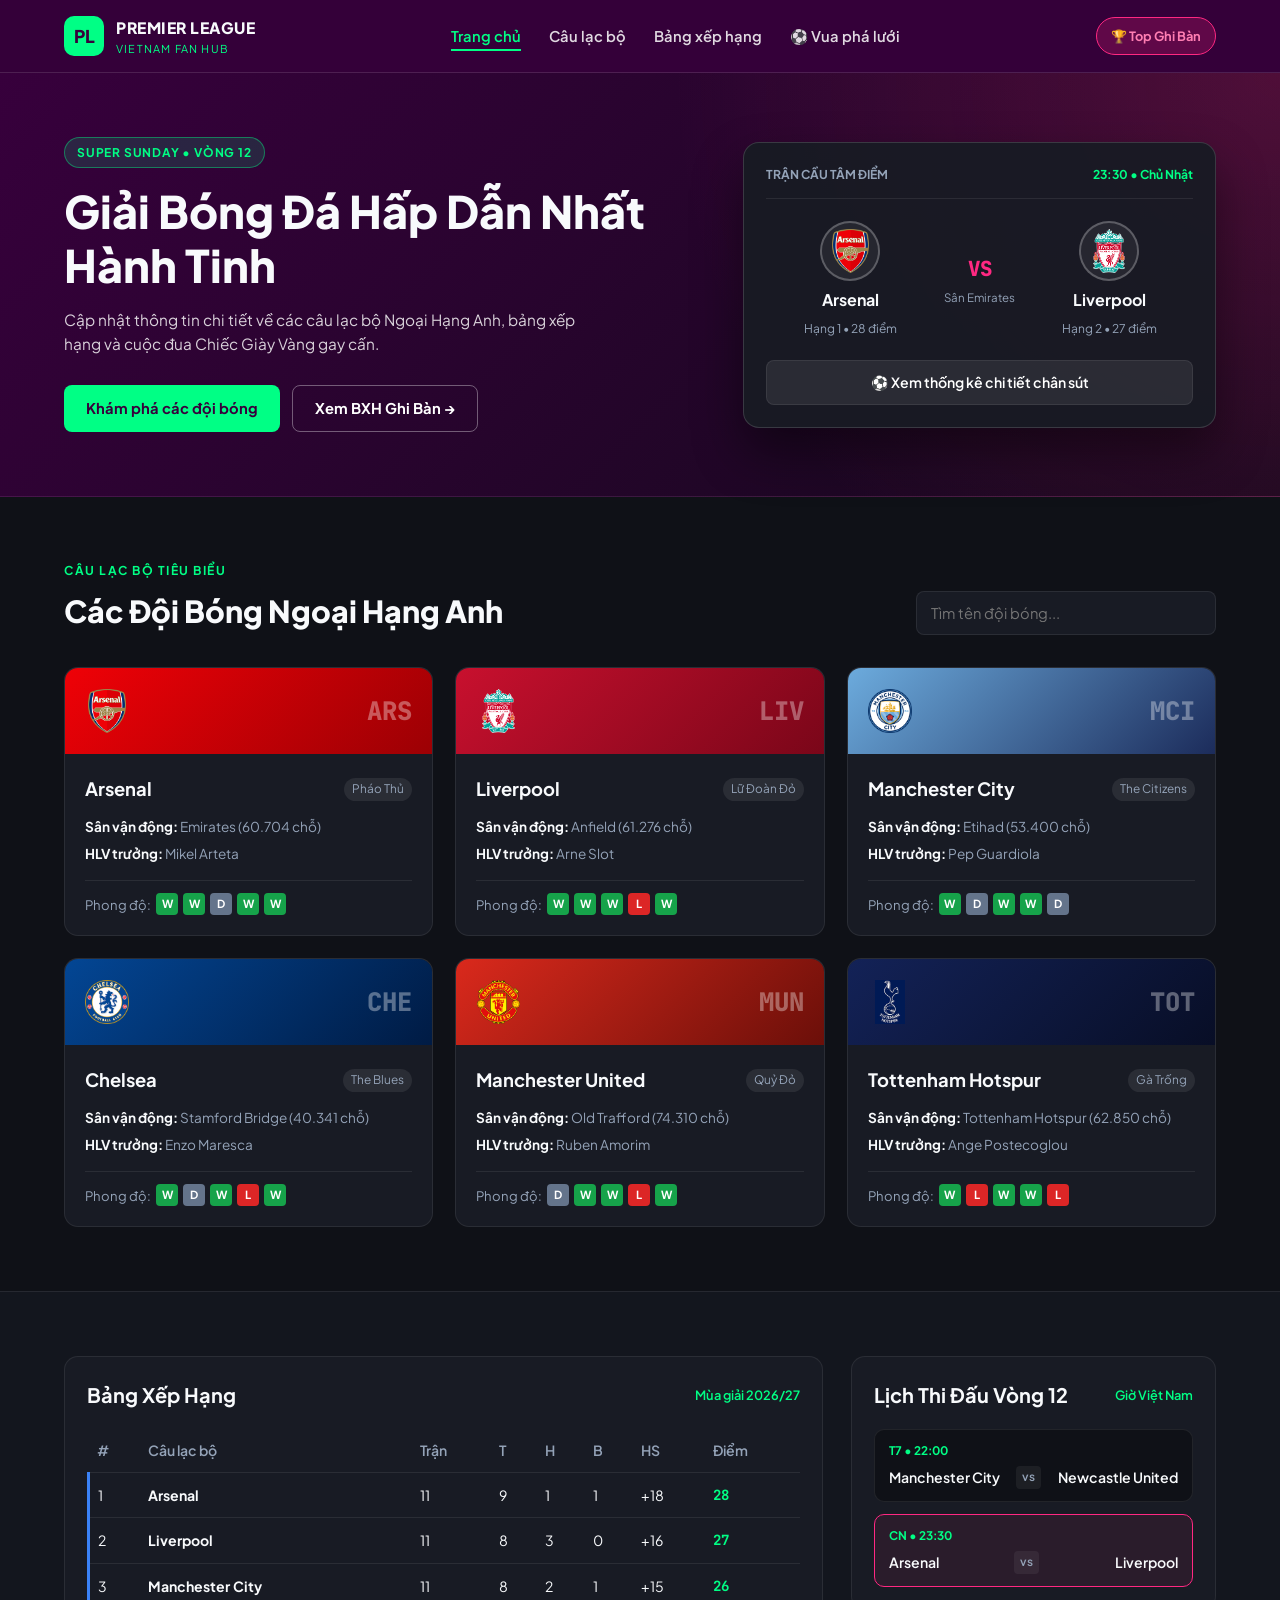
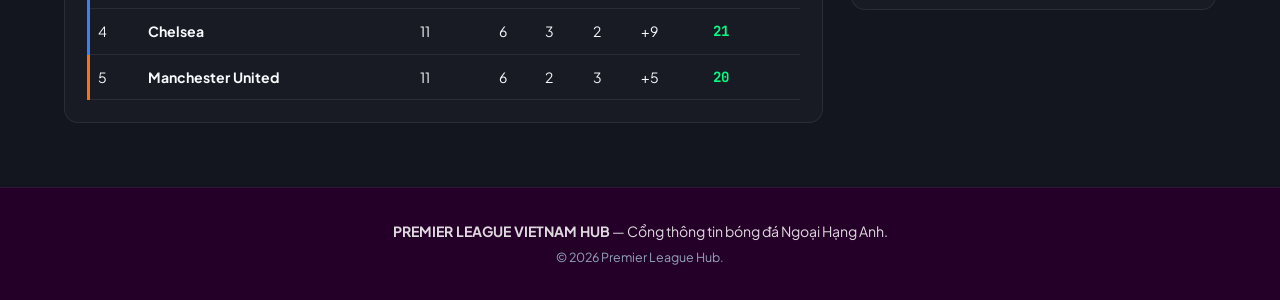
==== commit 9b5a3a10: "Update index.html" ====
--- a/index.html
+++ b/index.html
@@ -578,7 +578,7 @@
                         <div class="club-banner"
                             style="background:linear-gradient(135deg,#034694,#001B44);">
 
-                            <img src="ghiban/Chelsea_crest.svg (1).webp"
+                            <img src="ghiban/Chelsea_crest.svg (2).webp"
                                 alt="Chelsea"
                                 class="club-logo-img">
 
